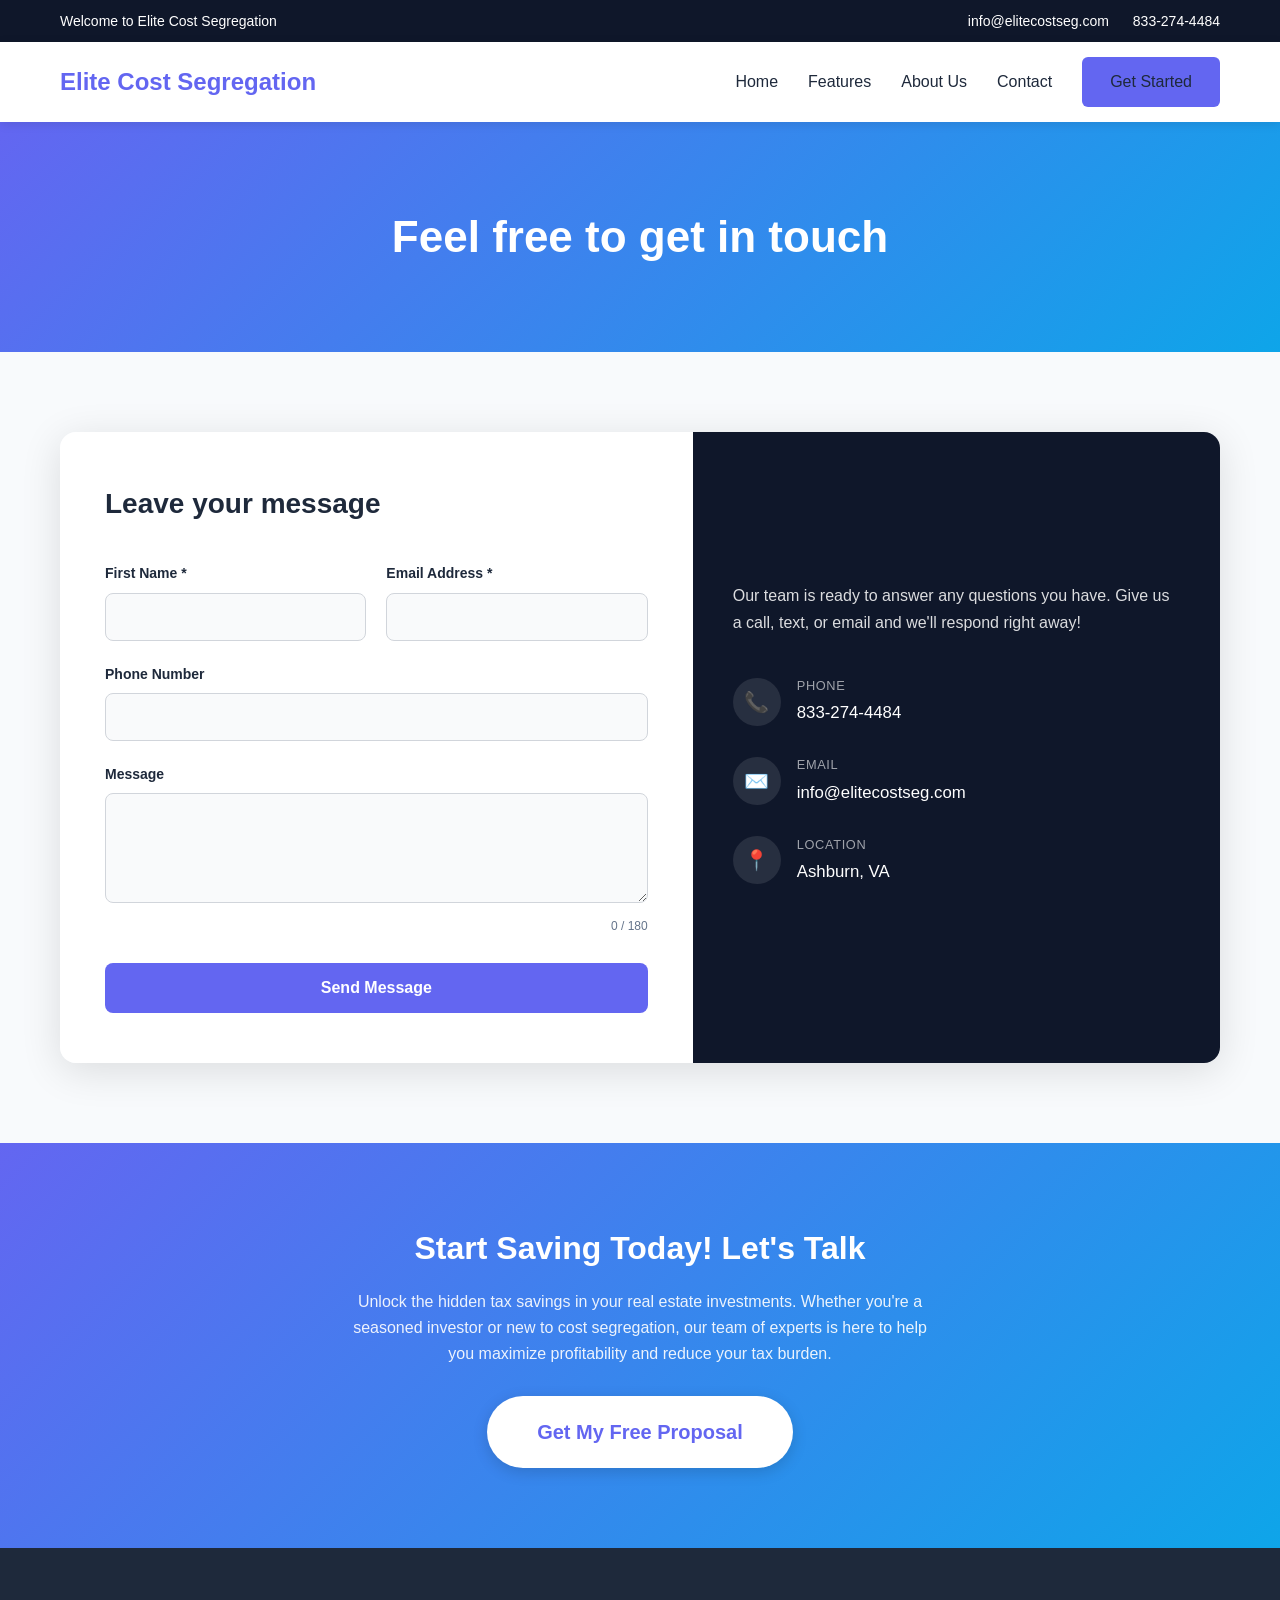
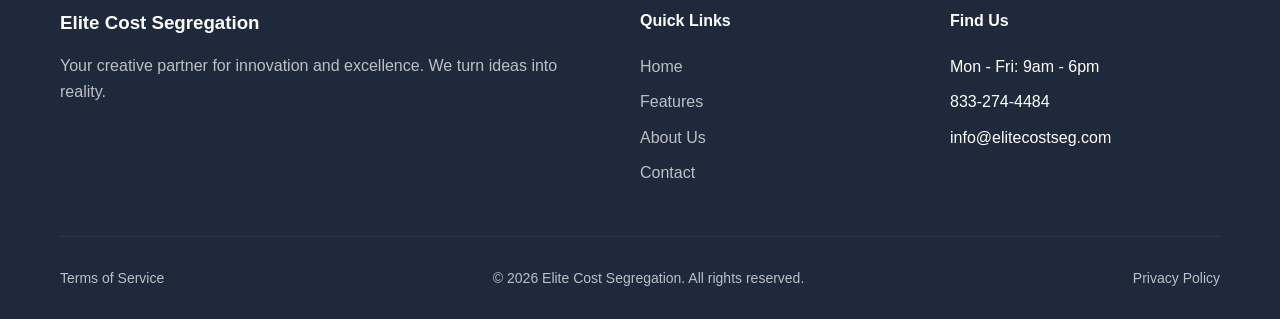
==== contact.html @ 76641801 "follow us removed" ====
<!DOCTYPE html>
<html lang="en">
<head>
    <meta charset="UTF-8">
    <meta name="viewport" content="width=device-width, initial-scale=1.0">
    <title>Contact Us - Elite Cost Segregation</title>
    <link rel="stylesheet" href="styles.css">
</head>
<body>
    <!-- Top Bar -->
    <div class="top-bar">
        <div class="container">
            <span>Welcome to Elite Cost Segregation</span>
            <div>
                <a href="mailto:info@elitecostseg.com">info@elitecostseg.com</a>
                <a href="tel:+18332744484">833-274-4484</a>
            </div>
        </div>
    </div>

    <!-- Navigation -->
    <nav class="navbar">
        <div class="container">
            <a href="index.html" class="logo">Elite Cost Segregation</a>
            <ul class="nav-links">
                <li><a href="index.html">Home</a></li>
                <li><a href="index.html#features">Features</a></li>
                <li><a href="faqs.html">About Us</a></li>
                <li><a href="contact.html">Contact</a></li>
                <li><a href="get-started.html" class="btn btn-primary">Get Started</a></li>
            </ul>
        </div>
    </nav>

    <!-- Page Header -->
    <section class="page-header">
        <div class="container">
            <h1>Feel free to get in touch</h1>
        </div>
    </section>

    <!-- Contact Section -->
    <section class="contact-section">
        <div class="container">
            <div class="contact-grid">
                <!-- Contact Form -->
                <div class="contact-form">
                    <h2>Leave your message</h2>
                    <form action="#" method="POST">
                        <div class="form-row">
                            <div class="form-group">
                                <label for="name">First Name *</label>
                                <input type="text" id="name" name="name" required>
                            </div>
                            <div class="form-group">
                                <label for="email">Email Address *</label>
                                <input type="email" id="email" name="email" required>
                            </div>
                        </div>

                        <div class="form-group">
                            <label for="phone">Phone Number</label>
                            <input type="tel" id="phone" name="phone">
                        </div>

                        <div class="form-group">
                            <label for="message">Message</label>
                            <textarea id="message" name="message" maxlength="180"></textarea>
                            <span class="char-count">0 / 180</span>
                        </div>

                        <button type="submit" class="btn btn-primary btn-submit">Send Message</button>
                    </form>
                </div>

                <!-- Contact Info Panel -->
                <div class="contact-info-panel">
                    <p class="info-intro">Our team is ready to answer any questions you have. Give us a call, text, or email and we'll respond right away!</p>

                    <div class="info-block">
                        <div class="info-block-icon">📞</div>
                        <div>
                            <h3>Phone</h3>
                            <p>833-274-4484</p>
                        </div>
                    </div>

                    <div class="info-block">
                        <div class="info-block-icon">✉️</div>
                        <div>
                            <h3>Email</h3>
                            <p>info@elitecostseg.com</p>
                        </div>
                    </div>

                    <div class="info-block">
                        <div class="info-block-icon">📍</div>
                        <div>
                            <h3>Location</h3>
                            <p>Ashburn, VA</p>
                        </div>
                    </div>

                </div>
            </div>
        </div>
    </section>

    <!-- CTA Section -->
    <section class="section cta-banner">
        <div class="container">
            <h2>Start Saving Today! Let's Talk</h2>
            <p>Unlock the hidden tax savings in your real estate investments. Whether you're a seasoned investor or new to cost segregation, our team of experts is here to help you maximize profitability and reduce your tax burden.</p>
            <a href="get-started.html" class="btn btn-cta">Get My Free Proposal</a>
        </div>
    </section>

    <!-- Footer -->
    <footer class="footer">
        <div class="container">
            <div class="footer-grid">
                <div class="footer-brand">
                    <h3>Elite Cost Segregation</h3>
                    <p>Your creative partner for innovation and excellence. We turn ideas into reality.</p>
                </div>

                <div>
                    <h4>Quick Links</h4>
                    <ul>
                        <li><a href="index.html">Home</a></li>
                        <li><a href="index.html#features">Features</a></li>
                        <li><a href="faqs.html">About Us</a></li>
                        <li><a href="contact.html">Contact</a></li>
                    </ul>
                </div>

                <div>
                    <h4>Find Us</h4>
                    <ul>
                        <li>Mon - Fri: 9am - 6pm</li>
                        <li>833-274-4484</li>
                        <li>info@elitecostseg.com</li>
                    </ul>
                </div>

            </div>

            <div class="footer-bottom">
                <span>Terms of Service</span>
                <span>© 2026 Elite Cost Segregation. All rights reserved.</span>
                <span>Privacy Policy</span>
            </div>
        </div>
    </footer>

    <script>
        const textarea = document.getElementById('message');
        const counter = document.querySelector('.char-count');
        textarea.addEventListener('input', () => {
            counter.textContent = textarea.value.length + ' / 180';
        });
    </script>
</body>
</html>
---- styles.css ----
* {
    margin: 0;
    padding: 0;
    box-sizing: border-box;
}

:root {
    --primary: #6366f1;
    --primary-dark: #4f46e5;
    --secondary: #0ea5e9;
    --dark: #1e293b;
    --darker: #0f172a;
    --light: #f8fafc;
    --gray: #64748b;
    --white: #ffffff;
}

body {
    font-family: -apple-system, BlinkMacSystemFont, "Segoe UI", Roboto, Helvetica, Arial, sans-serif;
    color: var(--dark);
    line-height: 1.6;
}

a {
    text-decoration: none;
    color: inherit;
}

/* Top Bar */
.top-bar {
    background: var(--darker);
    color: var(--white);
    padding: 10px 0;
    font-size: 0.875rem;
}

.top-bar .container {
    display: flex;
    justify-content: space-between;
    align-items: center;
}

.top-bar a {
    color: var(--white);
    margin-left: 20px;
}

.top-bar a:hover {
    color: var(--secondary);
}

/* Container */
.container {
    max-width: 1200px;
    margin: 0 auto;
    padding: 0 20px;
}

/* Navigation */
.navbar {
    background: var(--white);
    padding: 15px 0;
    box-shadow: 0 2px 10px rgba(0,0,0,0.1);
    position: sticky;
    top: 0;
    z-index: 100;
}

.navbar .container {
    display: flex;
    justify-content: space-between;
    align-items: center;
}

.logo {
    font-size: 1.5rem;
    font-weight: 700;
    color: var(--primary);
}

.nav-links {
    display: flex;
    list-style: none;
    gap: 30px;
    align-items: center;
}

.nav-links a {
    color: var(--dark);
    font-weight: 500;
    transition: color 0.3s;
}

.nav-links a:hover {
    color: var(--primary);
}

/* Buttons */
.btn {
    display: inline-block;
    padding: 12px 28px;
    border-radius: 6px;
    font-weight: 600;
    transition: all 0.3s;
    cursor: pointer;
    border: none;
}

.btn-primary {
    background: var(--primary);
    color: var(--white);
}

.btn-primary:hover {
    background: var(--primary-dark);
}

.btn-outline {
    border: 2px solid var(--primary);
    color: var(--primary);
    background: transparent;
}

.btn-outline:hover {
    background: var(--primary);
    color: var(--white);
}

/* Hero Section */
.hero {
    background: linear-gradient(135deg, var(--primary) 0%, var(--secondary) 100%);
    color: var(--white);
    padding: 100px 0;
    text-align: center;
}

.hero h1 {
    font-size: 3rem;
    margin-bottom: 20px;
}

.hero p {
    font-size: 1.25rem;
    margin-bottom: 30px;
    opacity: 0.9;
    max-width: 600px;
    margin-left: auto;
    margin-right: auto;
}

/* Stats */
.stats {
    display: flex;
    justify-content: center;
    gap: 60px;
    margin-top: 50px;
    flex-wrap: wrap;
}

.stat {
    text-align: center;
}

.stat-number {
    font-size: 2.5rem;
    font-weight: 700;
}

.stat-label {
    font-size: 0.875rem;
    opacity: 0.8;
}

/* Sections */
.section {
    padding: 80px 0;
}

.section-title {
    text-align: center;
    margin-bottom: 50px;
}

.section-title h2 {
    font-size: 2.25rem;
    color: var(--dark);
    margin-bottom: 15px;
}

.section-title p {
    color: var(--gray);
    max-width: 600px;
    margin: 0 auto;
}

/* Feature Cards */
.features {
    background: var(--light);
}

.feature-grid {
    display: grid;
    grid-template-columns: repeat(auto-fit, minmax(300px, 1fr));
    gap: 30px;
}

.feature-card {
    background: var(--white);
    padding: 40px 30px;
    border-radius: 12px;
    box-shadow: 0 4px 20px rgba(0,0,0,0.08);
    text-align: center;
    transition: transform 0.3s;
}

.feature-card:hover {
    transform: translateY(-5px);
}

.feature-icon {
    width: 70px;
    height: 70px;
    background: linear-gradient(135deg, var(--primary), var(--secondary));
    border-radius: 50%;
    display: flex;
    align-items: center;
    justify-content: center;
    margin: 0 auto 20px;
    font-size: 1.75rem;
}

.feature-card h3 {
    margin-bottom: 15px;
    color: var(--dark);
}

.feature-card p {
    color: var(--gray);
}

/* Benefits Section */
.benefits-grid {
    display: grid;
    grid-template-columns: repeat(auto-fit, minmax(250px, 1fr));
    gap: 20px;
}

.benefit-item {
    display: flex;
    align-items: flex-start;
    gap: 15px;
    padding: 20px;
    background: var(--light);
    border-radius: 8px;
}

.benefit-number {
    width: 40px;
    height: 40px;
    background: var(--primary);
    color: var(--white);
    border-radius: 50%;
    display: flex;
    align-items: center;
    justify-content: center;
    font-weight: 700;
    flex-shrink: 0;
}

/* CTA Section */
.cta {
    background: var(--darker);
    color: var(--white);
    text-align: center;
}

.cta h2 {
    font-size: 2rem;
    margin-bottom: 20px;
}

.cta p {
    margin-bottom: 30px;
    opacity: 0.8;
}

/* Footer */
.footer {
    background: var(--dark);
    color: var(--white);
    padding: 60px 0 30px;
}

.footer-grid {
    display: grid;
    grid-template-columns: 2fr 1fr 1fr;
    gap: 40px;
    margin-bottom: 40px;
}

.footer-brand p {
    opacity: 0.7;
    margin-top: 15px;
}

.footer h4 {
    margin-bottom: 20px;
    font-size: 1rem;
}

.footer ul {
    list-style: none;
}

.footer ul li {
    margin-bottom: 10px;
}

.footer ul a {
    opacity: 0.7;
    transition: opacity 0.3s;
}

.footer ul a:hover {
    opacity: 1;
    color: var(--secondary);
}

.footer-bottom {
    border-top: 1px solid rgba(255,255,255,0.1);
    padding-top: 30px;
    display: flex;
    justify-content: space-between;
    opacity: 0.7;
    font-size: 0.875rem;
}

/* Contact Page */
.page-header {
    background: linear-gradient(135deg, var(--primary) 0%, var(--secondary) 100%);
    color: var(--white);
    padding: 80px 0;
    text-align: center;
}

.page-header h1 {
    font-size: 2.75rem;
    font-weight: 700;
}

.contact-section {
    padding: 80px 0;
    background: var(--light);
}

.contact-grid {
    display: grid;
    grid-template-columns: 1.2fr 1fr;
    gap: 0;
    align-items: stretch;
    border-radius: 16px;
    overflow: hidden;
    box-shadow: 0 8px 40px rgba(0,0,0,0.12);
}

.contact-form {
    background: var(--white);
    padding: 50px 45px;
}

.contact-form h2 {
    margin-bottom: 35px;
    color: var(--dark);
    font-size: 1.75rem;
}

.form-row {
    display: grid;
    grid-template-columns: 1fr 1fr;
    gap: 20px;
}

.form-group {
    margin-bottom: 22px;
}

.form-group label {
    display: block;
    margin-bottom: 8px;
    font-weight: 600;
    font-size: 0.875rem;
    color: var(--dark);
}

.form-group input,
.form-group textarea {
    width: 100%;
    padding: 14px 16px;
    border: 1px solid #d1d5db;
    border-radius: 8px;
    font-size: 1rem;
    font-family: inherit;
    transition: border-color 0.3s, box-shadow 0.3s;
    background: #f9fafb;
}

.form-group input:focus,
.form-group textarea:focus {
    outline: none;
    border-color: var(--primary);
    box-shadow: 0 0 0 3px rgba(99, 102, 241, 0.15);
    background: var(--white);
}

.form-group textarea {
    resize: vertical;
    min-height: 110px;
}

.char-count {
    display: block;
    text-align: right;
    font-size: 0.75rem;
    color: var(--gray);
    margin-top: 6px;
}

.btn-submit {
    width: 100%;
    padding: 16px;
    font-size: 1rem;
    border-radius: 8px;
    margin-top: 5px;
}

/* Contact Info Panel - dark side panel */
.contact-info-panel {
    background: var(--darker);
    color: var(--white);
    padding: 50px 40px;
    display: flex;
    flex-direction: column;
    justify-content: center;
}

.info-intro {
    font-size: 1rem;
    line-height: 1.7;
    opacity: 0.85;
    margin-bottom: 40px;
}

.info-block {
    display: flex;
    align-items: center;
    gap: 16px;
    margin-bottom: 28px;
}

.info-block-icon {
    width: 48px;
    height: 48px;
    background: rgba(255,255,255,0.1);
    border-radius: 50%;
    display: flex;
    align-items: center;
    justify-content: center;
    font-size: 1.25rem;
    flex-shrink: 0;
}

.info-block h3 {
    font-size: 0.8rem;
    text-transform: uppercase;
    letter-spacing: 0.05em;
    opacity: 0.6;
    font-weight: 500;
    margin-bottom: 4px;
}

.info-block p {
    font-size: 1.05rem;
    font-weight: 500;
    margin: 0;
}

.social-links {
    margin-top: 35px;
    padding-top: 30px;
    border-top: 1px solid rgba(255,255,255,0.15);
}

.social-links h3 {
    font-size: 0.85rem;
    text-transform: uppercase;
    letter-spacing: 0.05em;
    opacity: 0.6;
    font-weight: 500;
    margin-bottom: 15px;
}

.social-icons {
    display: flex;
    gap: 12px;
}

.social-icon {
    width: 42px;
    height: 42px;
    border-radius: 50%;
    background: rgba(255,255,255,0.1);
    display: flex;
    align-items: center;
    justify-content: center;
    color: var(--white);
    font-weight: 700;
    font-size: 0.9rem;
    transition: background 0.3s;
}

.social-icon:hover {
    background: var(--primary);
}

/* CTA Banner */
.cta-banner {
    background: linear-gradient(135deg, var(--primary) 0%, var(--secondary) 100%);
    color: var(--white);
    text-align: center;
    padding: 80px 0;
}

.cta-banner h2 {
    font-size: 2rem;
    margin-bottom: 15px;
}

.cta-banner p {
    opacity: 0.9;
    margin-bottom: 30px;
    max-width: 600px;
    margin-left: auto;
    margin-right: auto;
}

.btn-cta {
    background: var(--white);
    color: var(--primary);
    padding: 20px 50px;
    border-radius: 50px;
    font-weight: 700;
    font-size: 1.25rem;
    display: inline-block;
    transition: all 0.3s;
    box-shadow: 0 4px 15px rgba(0,0,0,0.15);
}

.btn-cta:hover {
    background: var(--light);
    transform: translateY(-3px);
    box-shadow: 0 8px 25px rgba(0,0,0,0.2);
}

/* FAQ Page */
.faq-section {
    padding: 70px 0;
    background: var(--light);
}

.faq-list {
    max-width: 800px;
    margin: 0 auto;
}

.faq-item {
    background: var(--white);
    border-radius: 10px;
    margin-bottom: 12px;
    box-shadow: 0 2px 8px rgba(0,0,0,0.06);
    overflow: hidden;
}

.faq-question {
    width: 100%;
    display: flex;
    justify-content: space-between;
    align-items: center;
    padding: 20px 25px;
    background: none;
    border: none;
    font-size: 1rem;
    font-weight: 600;
    color: var(--dark);
    cursor: pointer;
    text-align: left;
    font-family: inherit;
    gap: 15px;
    transition: color 0.3s;
}

.faq-question:hover {
    color: var(--primary);
}

.faq-icon {
    font-size: 1.5rem;
    font-weight: 300;
    flex-shrink: 0;
    transition: transform 0.3s;
    color: var(--primary);
}

.faq-item.open .faq-icon {
    transform: rotate(45deg);
}

.faq-answer {
    max-height: 0;
    overflow: hidden;
    transition: max-height 0.35s ease, padding 0.35s ease;
    padding: 0 25px;
}

.faq-item.open .faq-answer {
    max-height: 500px;
    padding: 0 25px 25px;
}

.faq-answer p {
    color: var(--gray);
    line-height: 1.7;
    margin-bottom: 10px;
}

.faq-answer ul {
    color: var(--gray);
    margin: 10px 0 10px 20px;
    line-height: 1.8;
}

.faq-cta-text {
    text-align: center;
    margin-top: 40px;
    color: var(--gray);
    font-size: 1.05rem;
}

.faq-cta-text a {
    color: var(--primary);
    font-weight: 600;
}

/* Get Started Page */
.gs-hero {
    background: linear-gradient(135deg, var(--primary) 0%, var(--secondary) 100%);
    color: var(--white);
    padding: 80px 0 100px;
    text-align: center;
}

.gs-hero-content {
    max-width: 650px;
    margin: 0 auto 50px;
}

.gs-hero-content h1 {
    font-size: 2.5rem;
    font-weight: 700;
    margin-bottom: 16px;
}

.gs-hero-content p {
    font-size: 1.15rem;
    opacity: 0.9;
}

.gs-form-card {
    max-width: 600px;
    margin: 0 auto;
    background: var(--white);
    border-radius: 16px;
    padding: 40px;
    box-shadow: 0 12px 50px rgba(0,0,0,0.2);
    color: var(--dark);
    text-align: left;
}

.gs-steps {
    display: flex;
    justify-content: center;
    gap: 10px;
    margin-bottom: 35px;
}

.gs-step {
    display: flex;
    align-items: center;
    gap: 8px;
    padding: 8px 16px;
    border-radius: 30px;
    background: var(--light);
    font-size: 0.8rem;
    font-weight: 600;
    color: var(--gray);
    transition: all 0.3s;
}

.gs-step.active {
    background: var(--primary);
    color: var(--white);
}

.gs-step-num {
    width: 24px;
    height: 24px;
    border-radius: 50%;
    background: rgba(0,0,0,0.1);
    display: flex;
    align-items: center;
    justify-content: center;
    font-size: 0.75rem;
    font-weight: 700;
}

.gs-step.active .gs-step-num {
    background: rgba(255,255,255,0.25);
}

.gs-form-step {
    display: none;
}

.gs-form-step.active {
    display: block;
}

.gs-form-card .form-group select {
    width: 100%;
    padding: 14px 16px;
    border: 1px solid #d1d5db;
    border-radius: 8px;
    font-size: 1rem;
    font-family: inherit;
    background: #f9fafb;
    transition: border-color 0.3s, box-shadow 0.3s;
    appearance: none;
}

.gs-form-card .form-group select:focus {
    outline: none;
    border-color: var(--primary);
    box-shadow: 0 0 0 3px rgba(99, 102, 241, 0.15);
    background: var(--white);
}

.gs-btn-row {
    display: flex;
    gap: 15px;
    margin-top: 5px;
}

.gs-btn-row .btn {
    flex: 1;
    padding: 14px;
    text-align: center;
    border-radius: 8px;
}

/* Testimonials */
.gs-testimonials {
    padding: 80px 0;
    background: var(--light);
    text-align: center;
}

.gs-testimonials h2 {
    font-size: 2rem;
    margin-bottom: 45px;
    color: var(--dark);
}

.gs-testimonial-grid {
    display: grid;
    grid-template-columns: repeat(auto-fit, minmax(280px, 1fr));
    gap: 25px;
    text-align: left;
}

.gs-testimonial-card {
    background: var(--white);
    padding: 30px;
    border-radius: 12px;
    box-shadow: 0 4px 20px rgba(0,0,0,0.08);
}

.gs-stars {
    color: #f59e0b;
    font-size: 1.1rem;
    margin-bottom: 15px;
}

.gs-testimonial-card p {
    color: var(--gray);
    line-height: 1.7;
    margin-bottom: 15px;
    font-style: italic;
}

.gs-author {
    font-weight: 600;
    color: var(--dark);
    font-size: 0.9rem;
}

/* Responsive */
@media (max-width: 768px) {
    .nav-links {
        display: none;
    }

    .hero h1 {
        font-size: 2rem;
    }

    .stats {
        gap: 30px;
    }

    .footer-grid {
        grid-template-columns: 1fr;
    }

    .contact-grid {
        grid-template-columns: 1fr;
    }

    .form-row {
        grid-template-columns: 1fr;
    }

    .contact-form {
        padding: 35px 25px;
    }

    .contact-info-panel {
        padding: 35px 25px;
    }

    .footer-bottom {
        flex-direction: column;
        gap: 10px;
        text-align: center;
    }

    .page-header h1 {
        font-size: 2rem;
    }

    .gs-hero-content h1 {
        font-size: 1.75rem;
    }

    .gs-form-card {
        padding: 25px 20px;
    }

    .gs-steps {
        flex-direction: column;
        align-items: center;
    }

    .gs-step-label {
        display: none;
    }
}
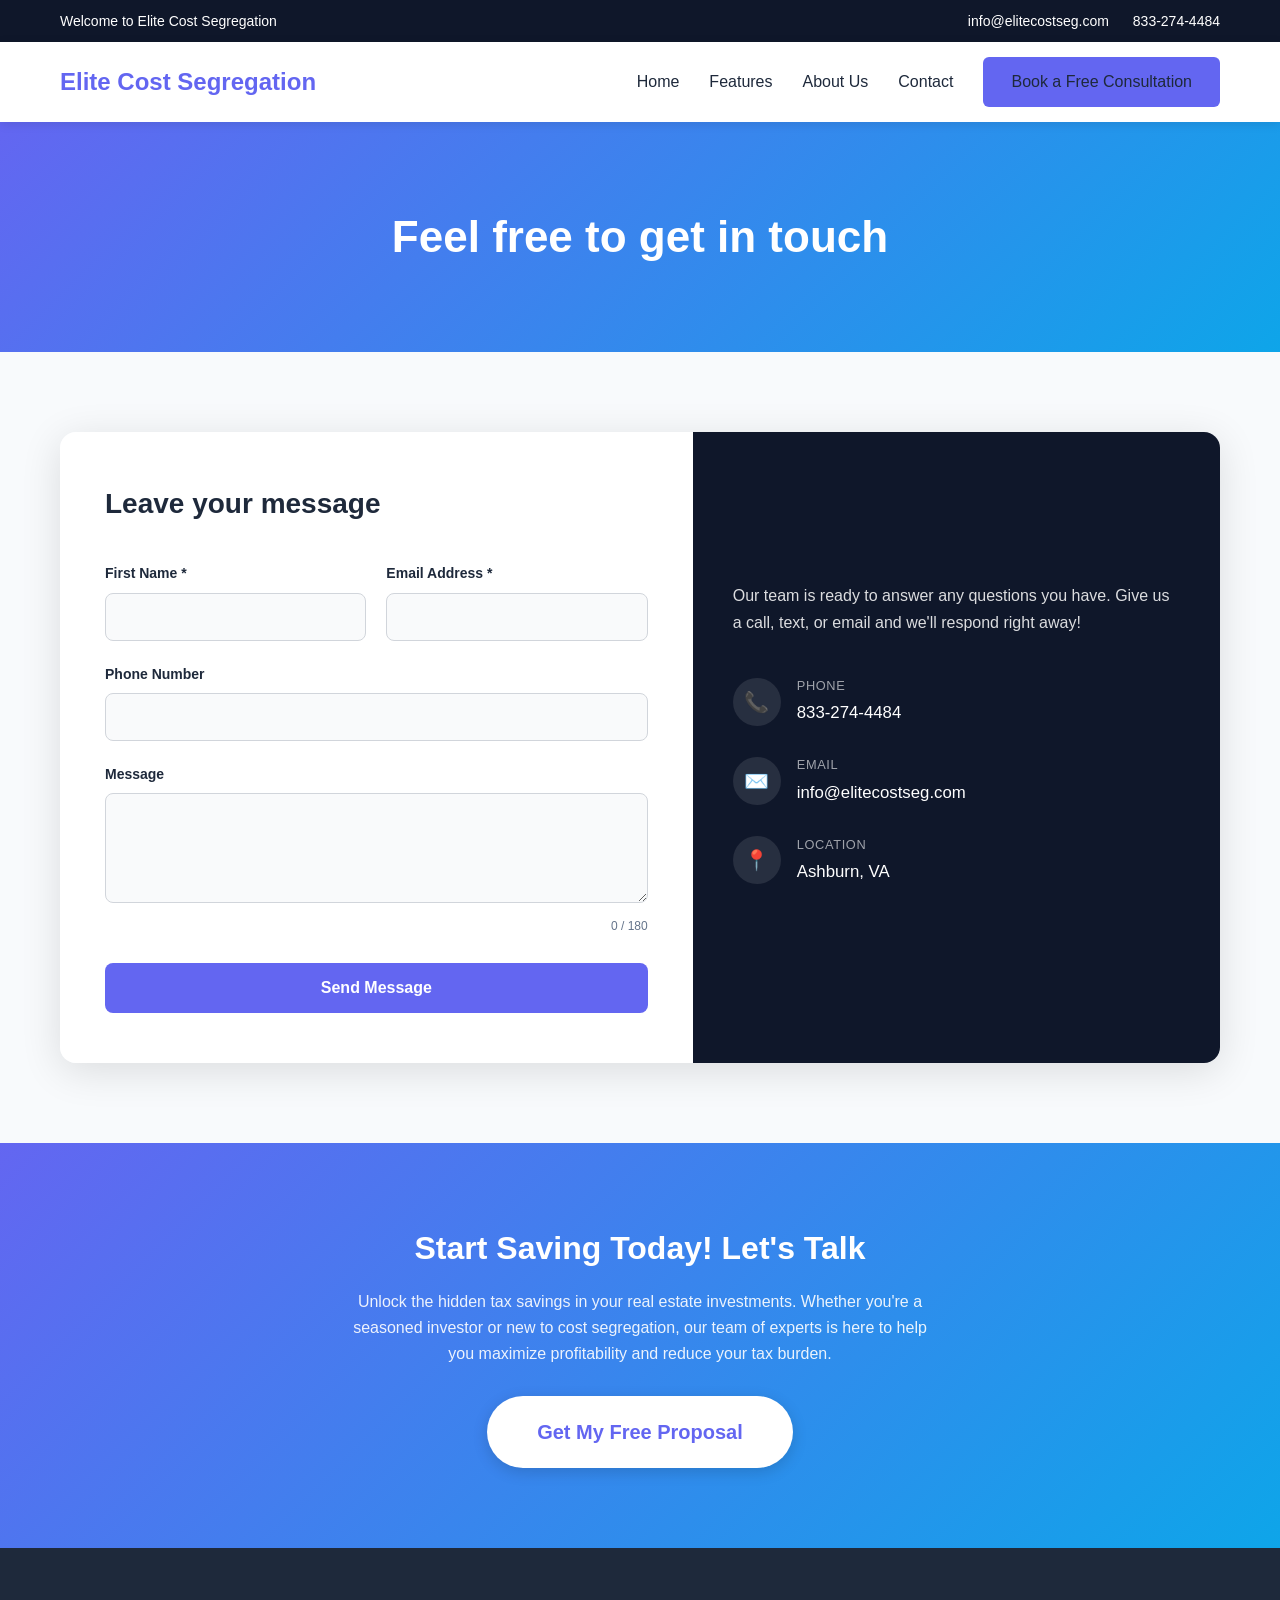
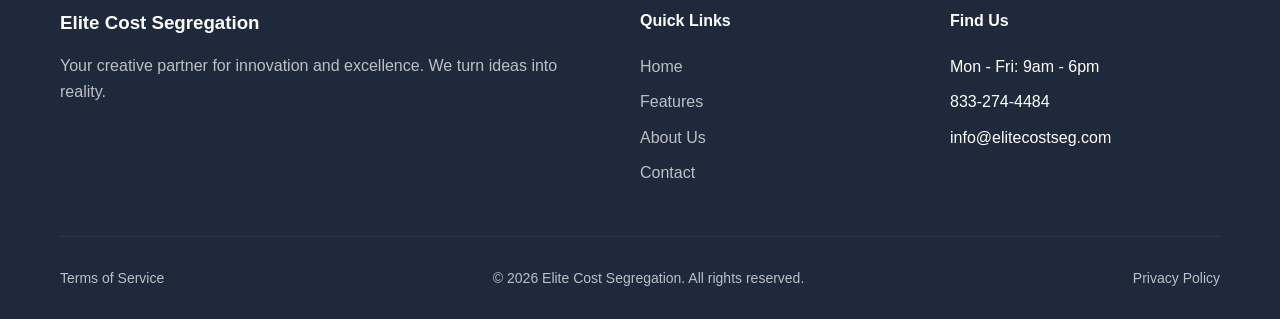
==== commit 6089a04a: "udpated the getStarted, and landing page" ====
--- a/contact.html
+++ b/contact.html
@@ -27,7 +27,7 @@
                 <li><a href="index.html#features">Features</a></li>
                 <li><a href="faqs.html">About Us</a></li>
                 <li><a href="contact.html">Contact</a></li>
-                <li><a href="get-started.html" class="btn btn-primary">Get Started</a></li>
+                <li><a href="get-started.html" class="btn btn-primary">Book a Free Consultation</a></li>
             </ul>
         </div>
     </nav>
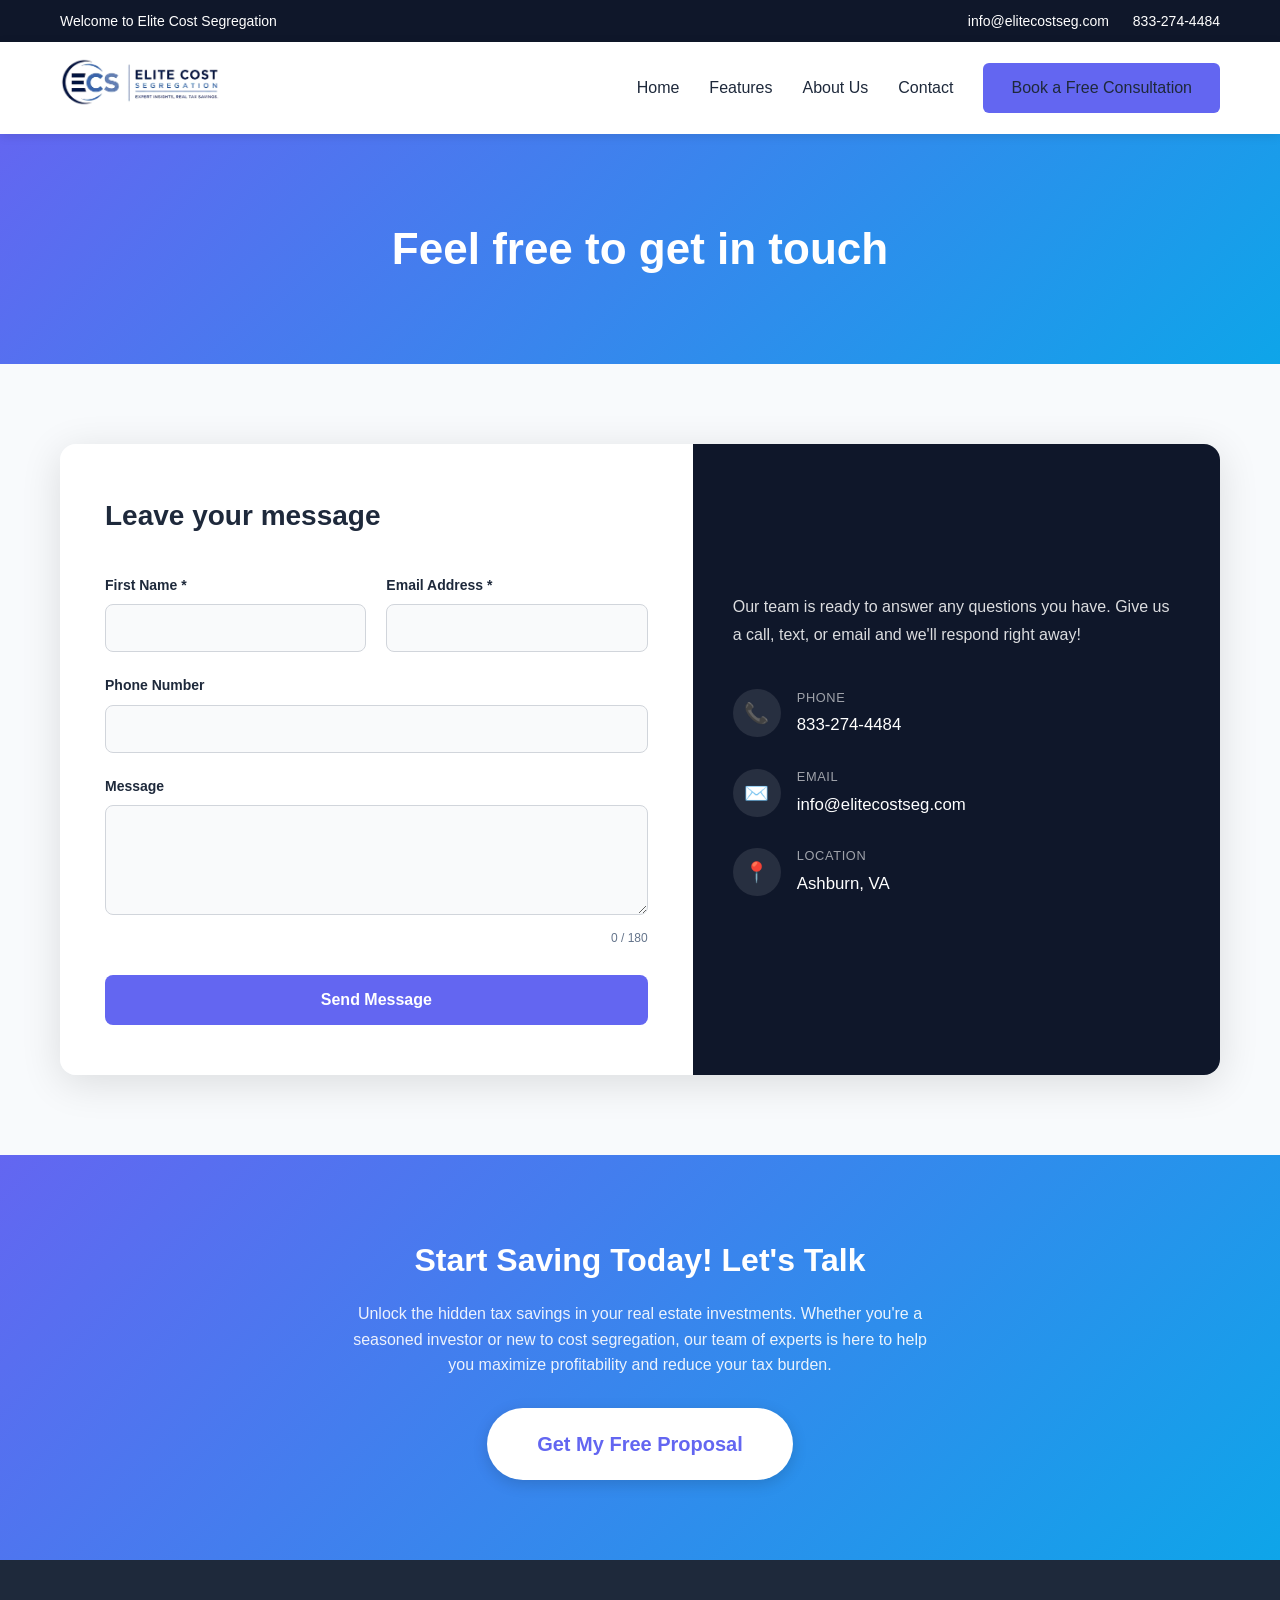
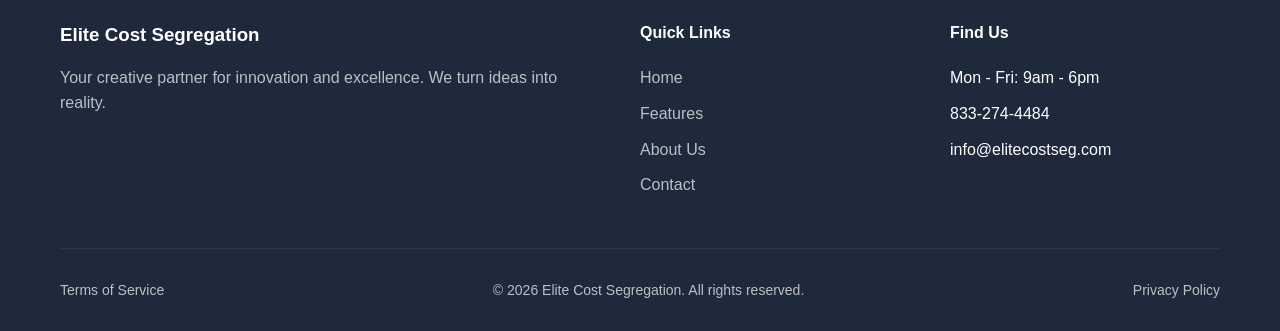
==== commit 47e55409: "added the logo" ====
--- a/contact.html
+++ b/contact.html
@@ -21,7 +21,7 @@
     <!-- Navigation -->
     <nav class="navbar">
         <div class="container">
-            <a href="index.html" class="logo">Elite Cost Segregation</a>
+            <a href="index.html" class="logo"><img src="ecs_logo_transparent.png" alt="Elite Cost Segregation" class="logo-img"></a>
             <ul class="nav-links">
                 <li><a href="index.html">Home</a></li>
                 <li><a href="index.html#features">Features</a></li>
@@ -46,7 +46,8 @@
                 <!-- Contact Form -->
                 <div class="contact-form">
                     <h2>Leave your message</h2>
-                    <form action="#" method="POST">
+                    <form action="https://formsubmit.co/info@elitecostseg.com" method="POST">
+                        <input type="hidden" name="_next" value="https://elitecostseg.com/thank-you.html">
                         <div class="form-row">
                             <div class="form-group">
                                 <label for="name">First Name *</label>
--- a/styles.css
+++ b/styles.css
@@ -78,6 +78,11 @@
     color: var(--primary);
 }
 
+.logo-img {
+    height: 50px;
+    width: auto;
+}
+
 .nav-links {
     display: flex;
     list-style: none;
@@ -209,7 +214,7 @@
     padding: 40px 30px;
     border-radius: 12px;
     box-shadow: 0 4px 20px rgba(0,0,0,0.08);
-    text-align: center;
+    text-align: left;
     transition: transform 0.3s;
 }
 
@@ -232,6 +237,47 @@
 .feature-card h3 {
     margin-bottom: 15px;
     color: var(--dark);
+    text-align: center;
+}
+
+.feature-img {
+    width: 100%;
+    border-radius: 8px;
+    margin-bottom: 20px;
+}
+
+.carousel {
+    position: relative;
+    width: 100%;
+    border-radius: 8px;
+    overflow: hidden;
+    margin-bottom: 20px;
+    aspect-ratio: 4/3;
+}
+
+.carousel-img {
+    position: absolute;
+    top: 0;
+    left: 0;
+    width: 100%;
+    height: 100%;
+    object-fit: cover;
+    opacity: 0;
+    transition: opacity 0.8s ease;
+}
+
+.carousel-img.active {
+    opacity: 1;
+}
+
+.feature-card ul {
+    padding-left: 20px;
+    margin: 10px 0;
+}
+
+.feature-card li {
+    color: var(--gray);
+    margin-bottom: 8px;
 }
 
 .feature-card p {
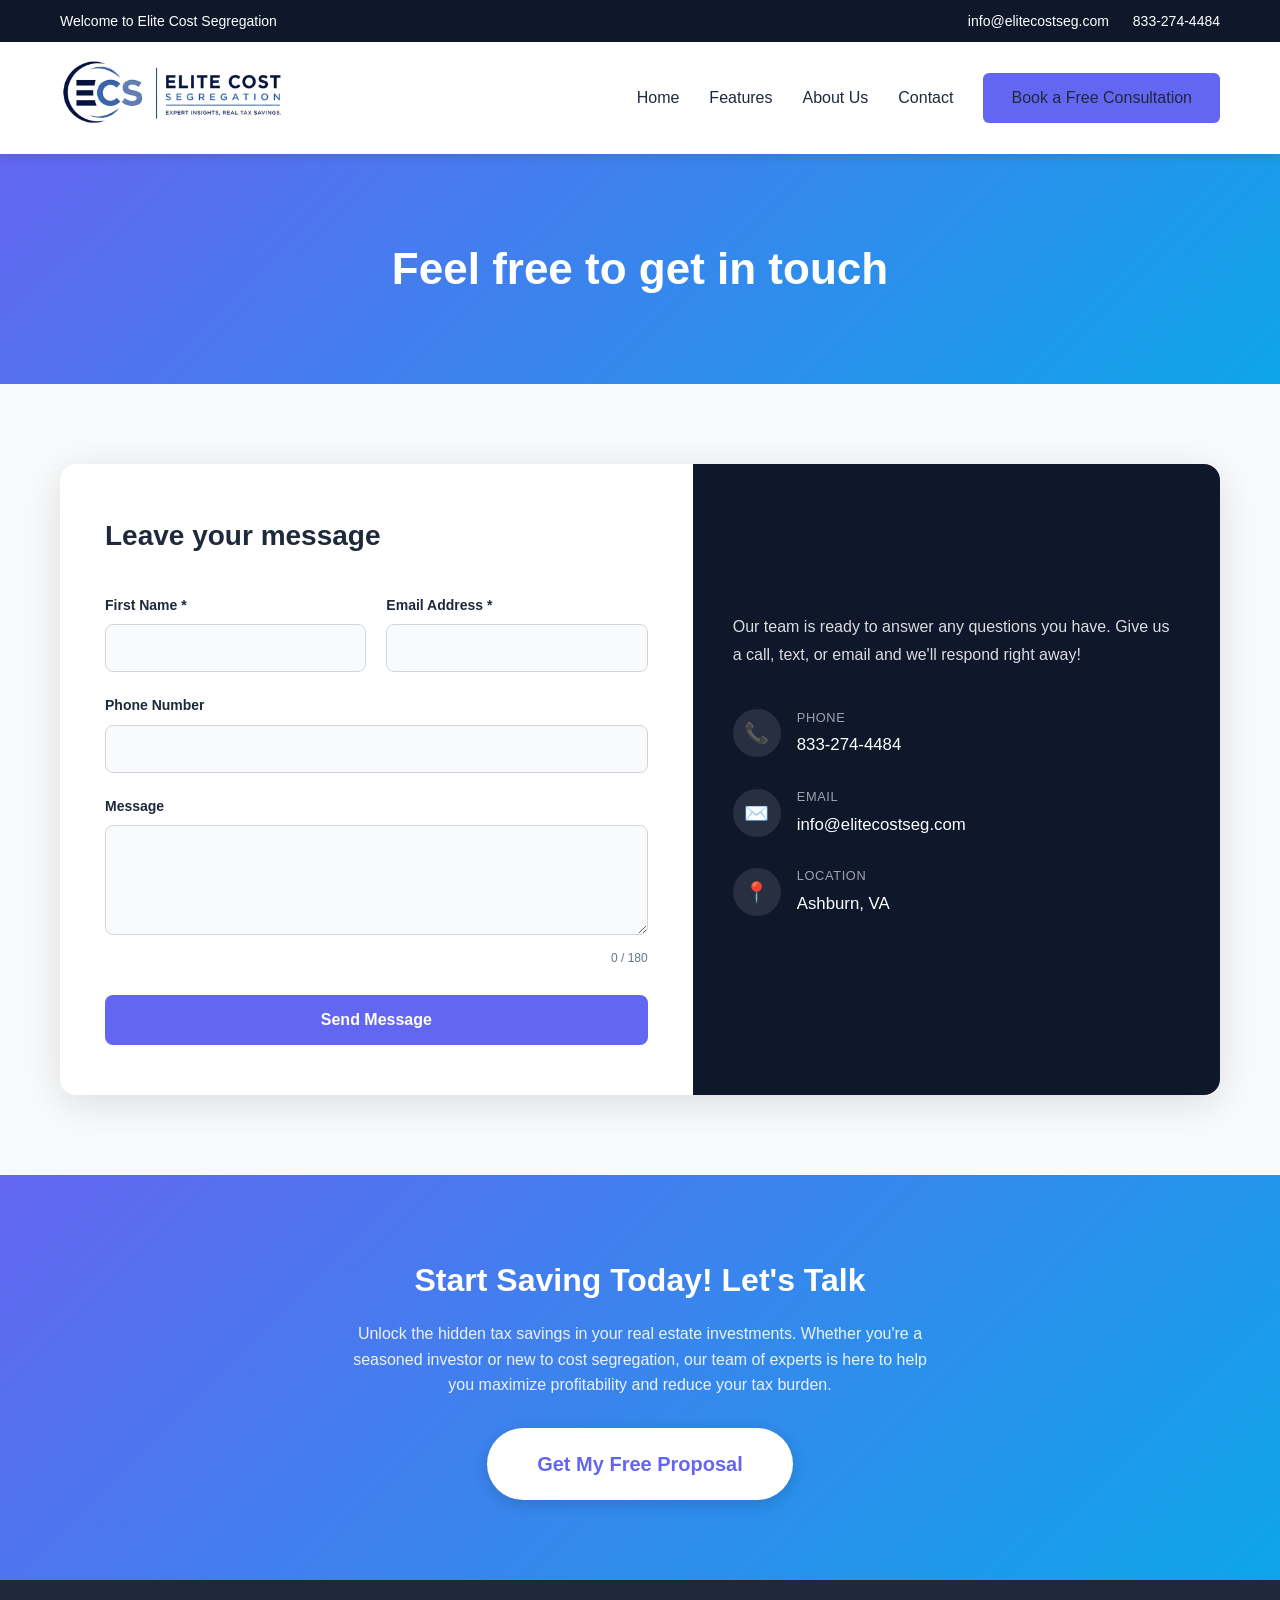
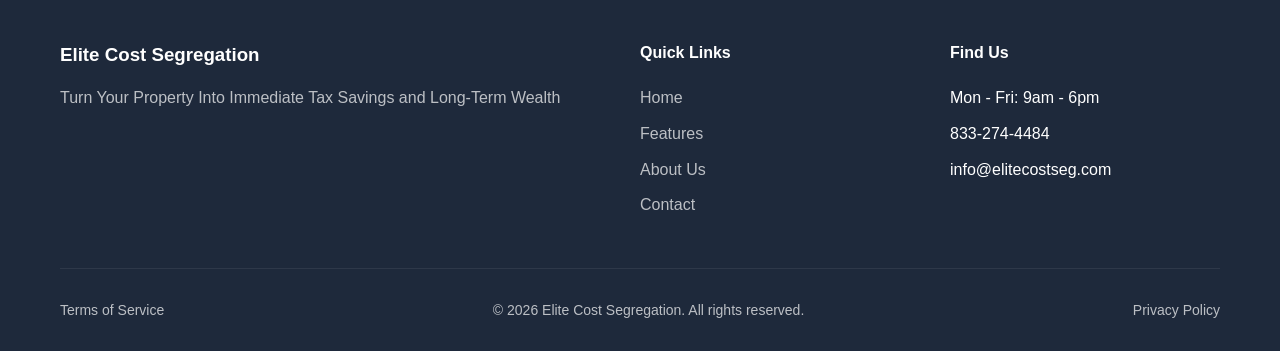
==== commit 552b8f0b: "updated faqs" ====
--- a/contact.html
+++ b/contact.html
@@ -122,7 +122,7 @@
             <div class="footer-grid">
                 <div class="footer-brand">
                     <h3>Elite Cost Segregation</h3>
-                    <p>Your creative partner for innovation and excellence. We turn ideas into reality.</p>
+                    <p>Turn Your Property Into Immediate Tax Savings and Long-Term Wealth</p>
                 </div>
 
                 <div>
--- a/styles.css
+++ b/styles.css
@@ -79,7 +79,7 @@
 }
 
 .logo-img {
-    height: 50px;
+    height: 70px;
     width: auto;
 }
 
@@ -276,12 +276,12 @@
 }
 
 .feature-card li {
-    color: var(--gray);
+    color: var(--dark);
     margin-bottom: 8px;
 }
 
 .feature-card p {
-    color: var(--gray);
+    color: var(--dark);
 }
 
 /* Benefits Section */
@@ -618,6 +618,19 @@
     margin: 0 auto;
 }
 
+.faq-group-title {
+    max-width: 800px;
+    margin: 40px auto 15px;
+    font-size: 1.4rem;
+    color: var(--primary);
+    border-bottom: 2px solid var(--primary);
+    padding-bottom: 8px;
+}
+
+.faq-group-title:first-of-type {
+    margin-top: 0;
+}
+
 .faq-item {
     background: var(--white);
     border-radius: 10px;
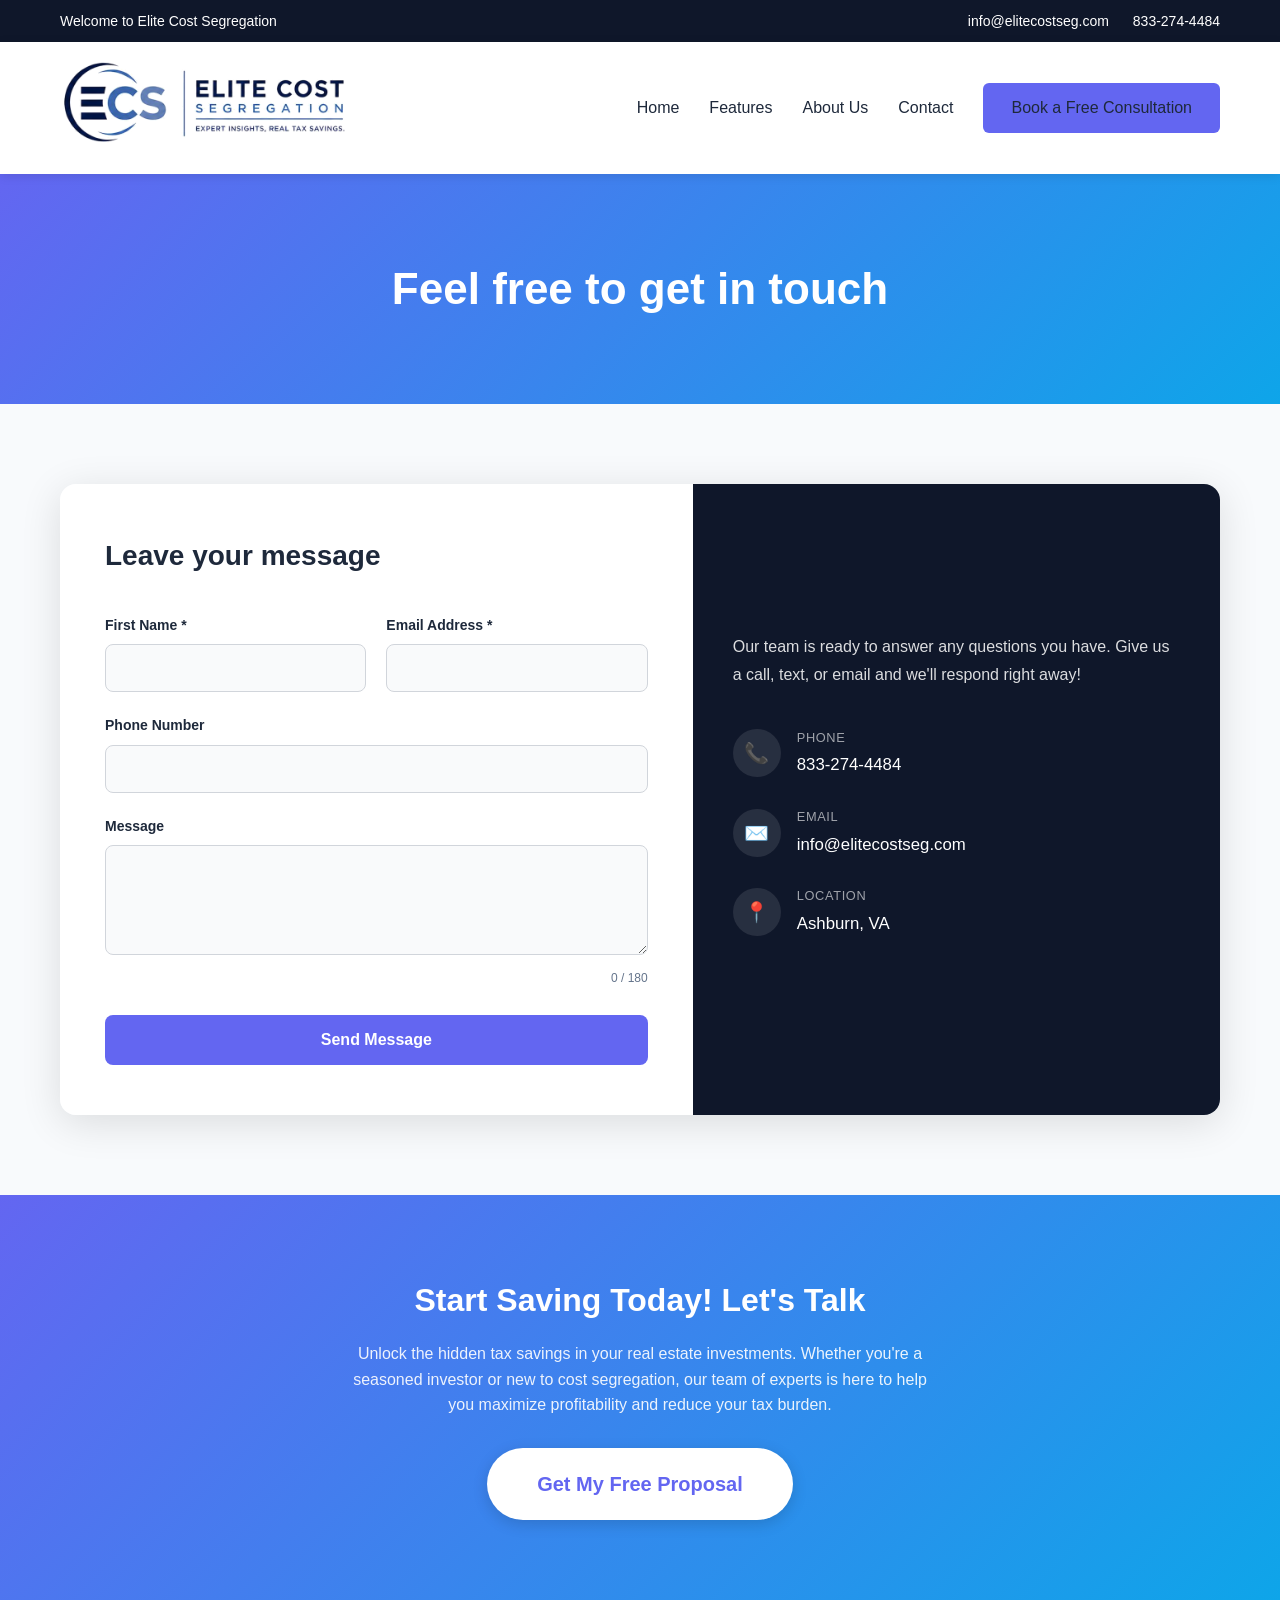
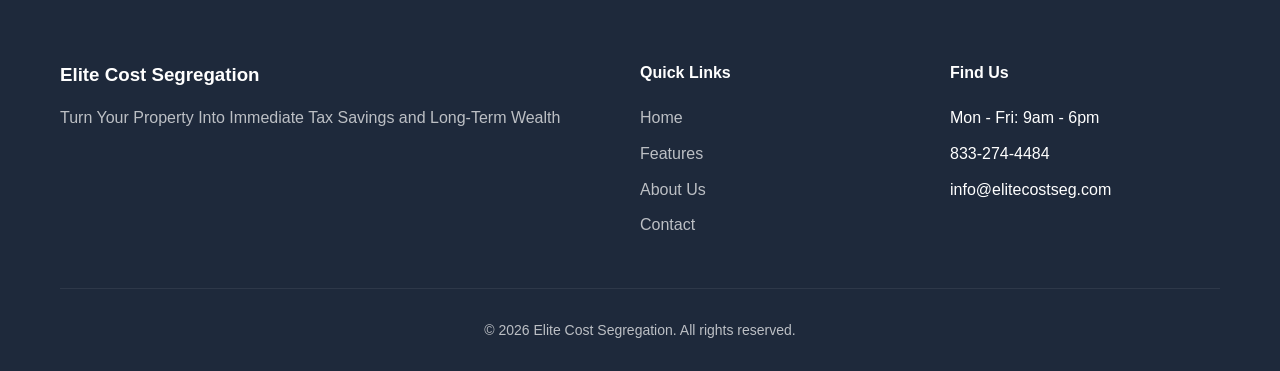
==== commit 303207b6: "udpated footer, removed terms of service, and privacy policy" ====
--- a/contact.html
+++ b/contact.html
@@ -147,9 +147,7 @@
             </div>
 
             <div class="footer-bottom">
-                <span>Terms of Service</span>
                 <span>© 2026 Elite Cost Segregation. All rights reserved.</span>
-                <span>Privacy Policy</span>
             </div>
         </div>
     </footer>
--- a/styles.css
+++ b/styles.css
@@ -79,7 +79,7 @@
 }
 
 .logo-img {
-    height: 70px;
+    height: 90px;
     width: auto;
 }
 
@@ -376,7 +376,7 @@
     border-top: 1px solid rgba(255,255,255,0.1);
     padding-top: 30px;
     display: flex;
-    justify-content: space-between;
+    justify-content: center;
     opacity: 0.7;
     font-size: 0.875rem;
 }
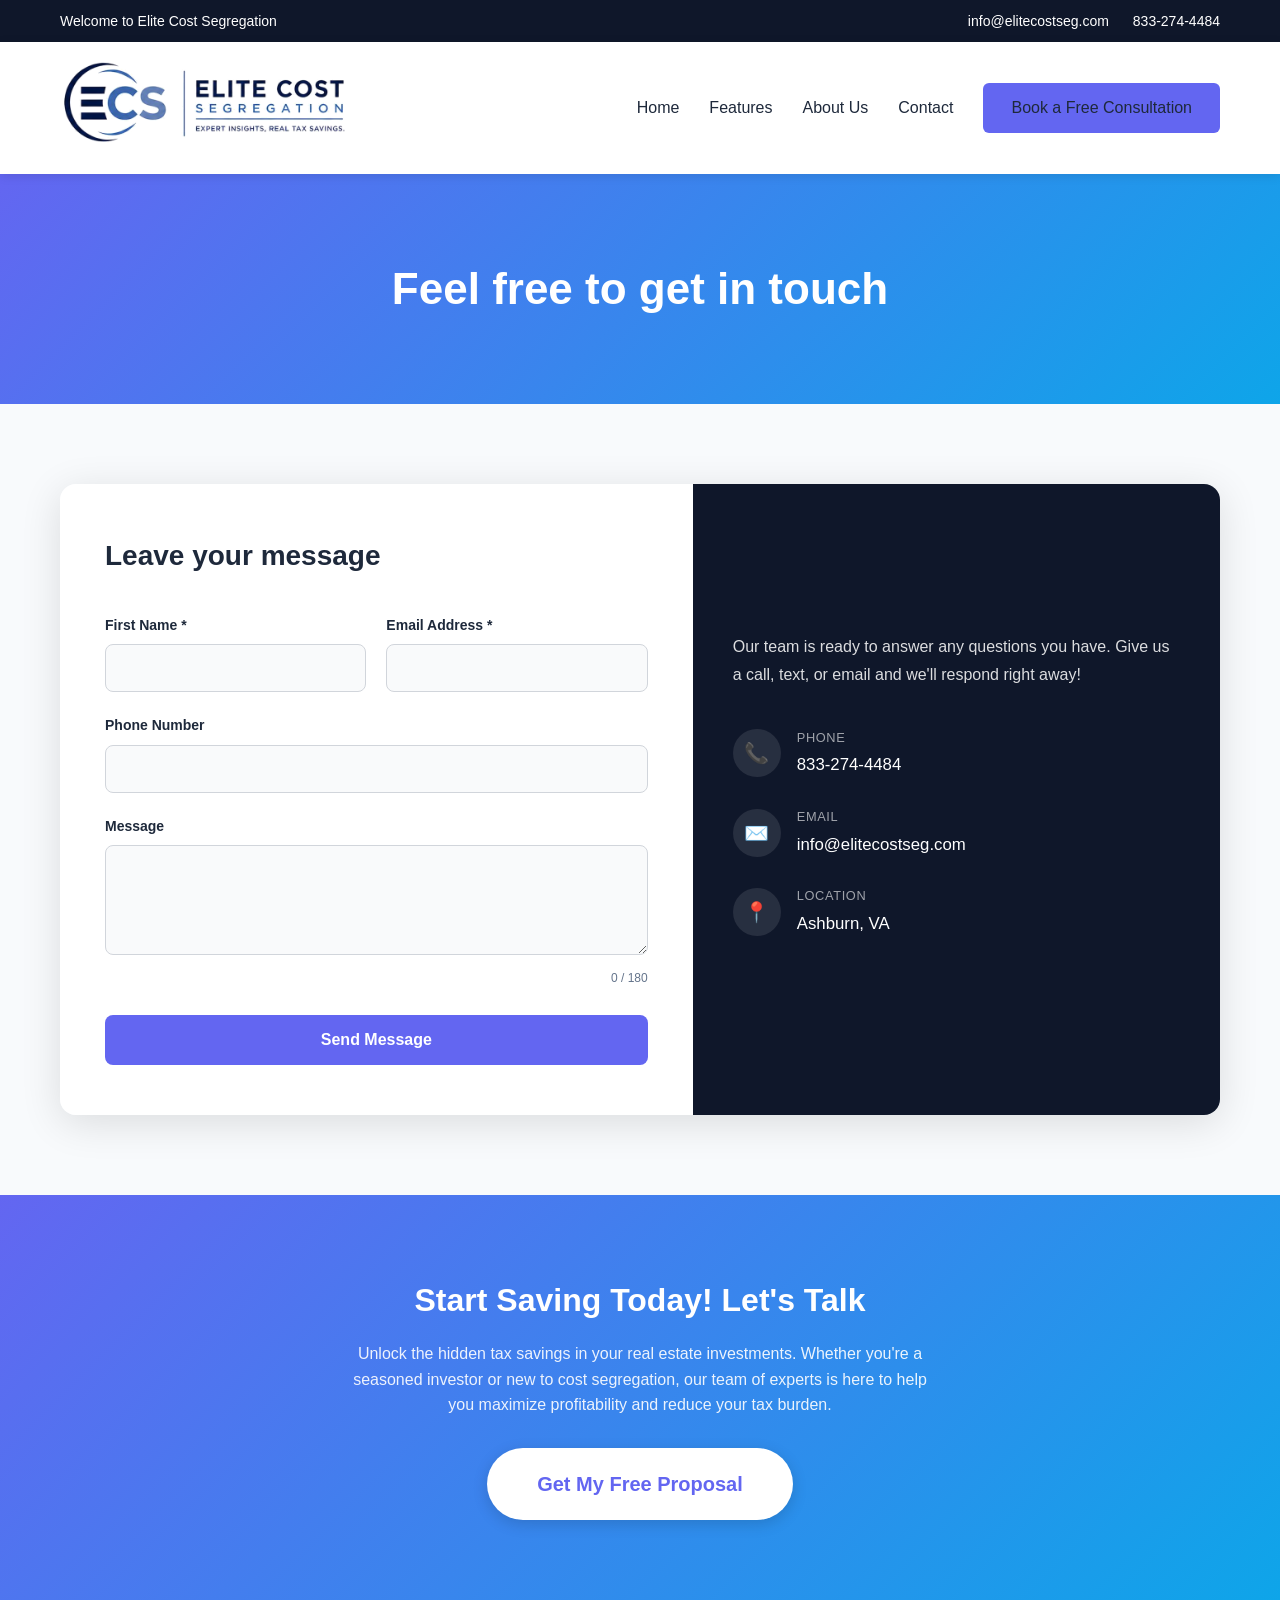
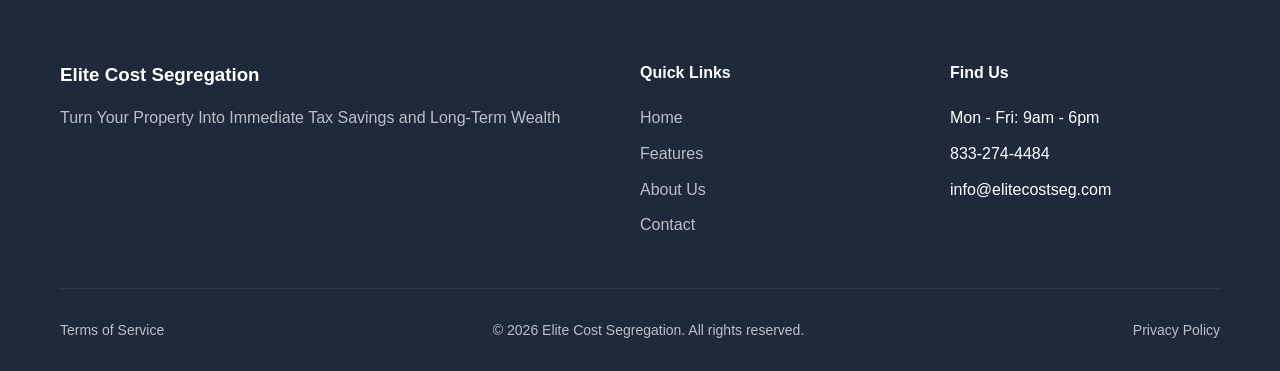
==== commit 8a42f43a: "Terms of usen and privacy policy added" ====
--- a/contact.html
+++ b/contact.html
@@ -147,7 +147,9 @@
             </div>
 
             <div class="footer-bottom">
+                <span><a href="terms-of-service.html">Terms of Service</a></span>
                 <span>© 2026 Elite Cost Segregation. All rights reserved.</span>
+                <span><a href="privacy-policy.html">Privacy Policy</a></span>
             </div>
         </div>
     </footer>
--- a/styles.css
+++ b/styles.css
@@ -376,7 +376,7 @@
     border-top: 1px solid rgba(255,255,255,0.1);
     padding-top: 30px;
     display: flex;
-    justify-content: center;
+    justify-content: space-between;
     opacity: 0.7;
     font-size: 0.875rem;
 }
@@ -608,6 +608,38 @@
 }
 
 /* FAQ Page */
+/* Legal Pages */
+.legal-content {
+    padding: 70px 0;
+    background: var(--light);
+}
+
+.legal-body {
+    max-width: 800px;
+    margin: 0 auto;
+    line-height: 1.8;
+}
+
+.legal-body h2 {
+    margin-top: 30px;
+    margin-bottom: 10px;
+    color: var(--dark);
+}
+
+.legal-body h3 {
+    margin-top: 20px;
+    margin-bottom: 10px;
+}
+
+.legal-body ul {
+    padding-left: 20px;
+    margin: 10px 0;
+}
+
+.legal-body li {
+    margin-bottom: 5px;
+}
+
 .faq-section {
     padding: 70px 0;
     background: var(--light);
